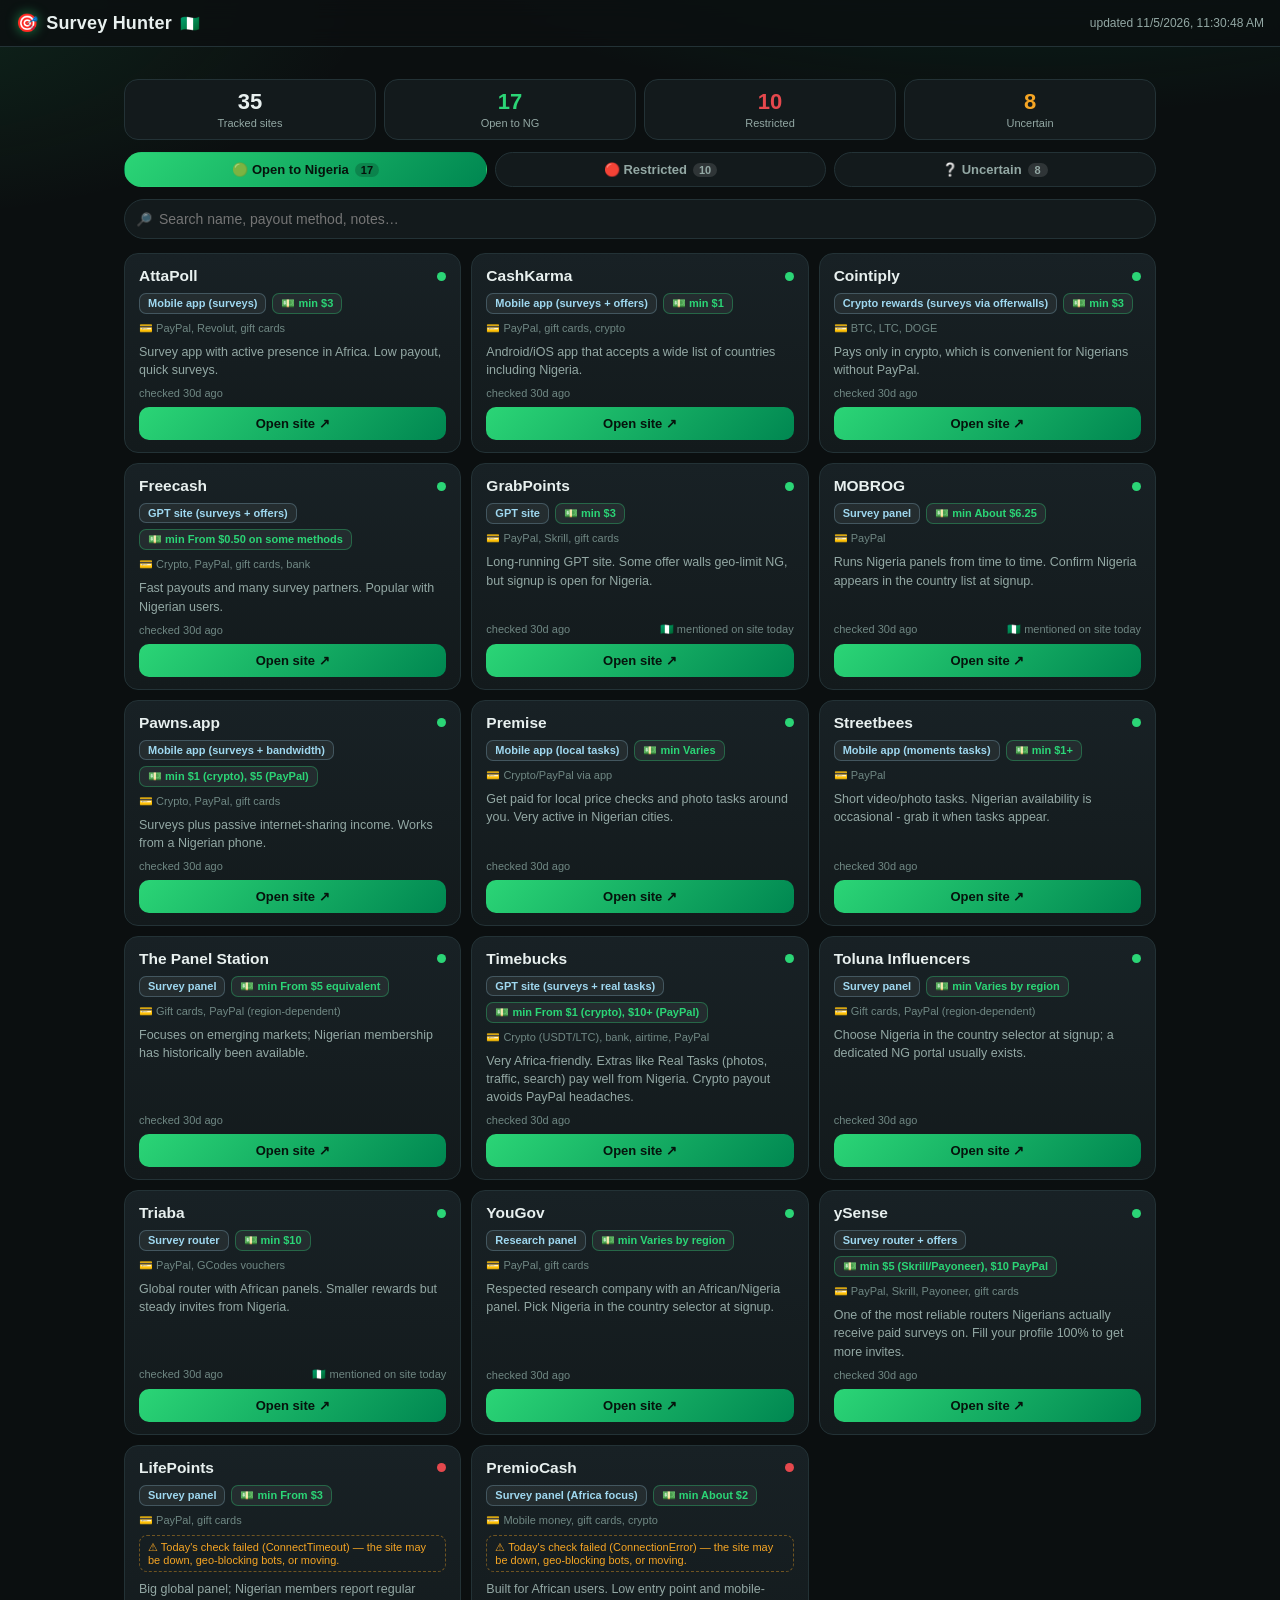
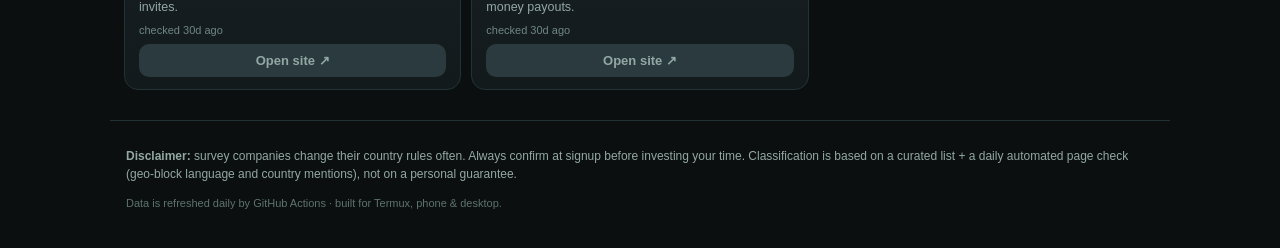
==== index.html @ a069600f "Survey Hunter v1: Nigeria-first survey tracker (site + daily checker + Telegram + Actions)" ====
<!doctype html>
<html lang="en">
<head>
  <meta charset="utf-8">
  <meta name="viewport" content="width=device-width, initial-scale=1, viewport-fit=cover">
  <title>Survey Hunter 🇳🇬 — daily survey finder for Nigerians</title>
  <meta name="description" content="Daily-updated list of paid survey sites, split into platforms open to Nigerians and platforms that restrict Nigeria.">
  <link rel="icon" href="data:image/svg+xml,<svg xmlns='http://www.w3.org/2000/svg' viewBox='0 0 100 100'><text y='.9em' font-size='90'>🎯</text></svg>">
  <link rel="stylesheet" href="assets/style.css">
</head>
<body>
  <header class="topbar">
    <div class="brand">
      <span class="logo">🎯</span>
      <span>Survey Hunter</span>
      <span class="flag">🇳🇬</span>
    </div>
    <div class="updated" id="updated">loading…</div>
  </header>

  <main>
    <section class="stats" id="stats" aria-label="Summary"></section>

    <nav class="tabs" id="tabs" role="tablist" aria-label="Categories"></nav>

    <label class="searchwrap" for="search">
      <span class="searchicon">🔎</span>
      <input id="search" type="search" autocomplete="off"
             placeholder="Search name, payout method, notes…">
    </label>

    <section class="cards" id="cards" aria-live="polite"></section>
  </main>

  <footer>
    <p>
      <strong>Disclaimer:</strong> survey companies change their country rules often.
      Always confirm at signup before investing your time. Classification is based on
      a curated list + a daily automated page check (geo-block language and country
      mentions), not on a personal guarantee.
    </p>
    <p class="tiny">Data is refreshed daily by GitHub Actions · built for Termux, phone &amp; desktop.</p>
  </footer>

  <script src="assets/app.js"></script>
</body>
</html>
---- assets/style.css ----
:root {
  --bg: #0b0f10;
  --panel: #131a1c;
  --panel-2: #182125;
  --line: #233236;
  --text: #e8f0ef;
  --muted: #93a8a4;
  --green: #008751;
  --bright: #2bd576;
  --red: #e5484d;
  --amber: #f5a524;
  --radius: 14px;
}

* { box-sizing: border-box; }

html, body {
  margin: 0;
  padding: 0;
  background:
    radial-gradient(1200px 500px at 80% -10%, rgba(0, 135, 81, .28), transparent 60%),
    radial-gradient(900px 400px at -10% 0%, rgba(43, 213, 118, .12), transparent 55%),
    var(--bg);
  color: var(--text);
  font-family: -apple-system, BlinkMacSystemFont, "Segoe UI", Roboto,
    "Helvetica Neue", Arial, sans-serif;
  min-height: 100%;
}

main { max-width: 1060px; margin: 0 auto; padding: 16px 14px 30px; }

/* ---------- top bar ---------- */
.topbar {
  position: sticky;
  top: 0;
  z-index: 5;
  display: flex;
  align-items: center;
  justify-content: space-between;
  gap: 10px;
  padding: 12px 16px;
  background: rgba(11, 15, 16, .82);
  backdrop-filter: blur(10px);
  border-bottom: 1px solid var(--line);
}
.brand {
  display: flex;
  align-items: center;
  gap: 8px;
  font-weight: 800;
  font-size: 18px;
  letter-spacing: .2px;
}
.brand .logo { filter: drop-shadow(0 0 6px rgba(43, 213, 118, .6)); }
.brand .flag { font-size: 16px; }
.updated { color: var(--muted); font-size: 12px; text-align: right; }

/* ---------- stats ---------- */
.stats {
  display: grid;
  grid-template-columns: repeat(auto-fit, minmax(80px, 1fr));
  gap: 8px;
  margin: 16px 0 12px;
}
.chip {
  background: var(--panel);
  border: 1px solid var(--line);
  border-radius: var(--radius);
  padding: 10px 8px;
  text-align: center;
}
.chip .num { font-size: 22px; font-weight: 800; line-height: 1.1; }
.chip .lab { color: var(--muted); font-size: 11px; margin-top: 3px; }
.chip.open .num { color: var(--bright); }
.chip.restricted .num { color: var(--red); }
.chip.uncertain .num { color: var(--amber); }

/* ---------- tabs ---------- */
.tabs {
  display: flex;
  gap: 8px;
  margin-bottom: 10px;
  overflow-x: auto;
  padding-bottom: 2px;
}
.tab {
  flex: 1 0 auto;
  border: 1px solid var(--line);
  background: var(--panel);
  color: var(--muted);
  border-radius: 999px;
  padding: 9px 14px;
  font-size: 13px;
  font-weight: 700;
  cursor: pointer;
  white-space: nowrap;
  transition: transform .08s ease, background .15s ease, color .15s ease;
}
.tab:active { transform: scale(.97); }
.tab.active {
  color: #06130c;
  background: linear-gradient(135deg, var(--bright), var(--green));
  border-color: transparent;
}
.tab .count {
  display: inline-block;
  min-width: 20px;
  padding: 1px 6px;
  margin-left: 6px;
  border-radius: 999px;
  font-size: 11px;
  background: rgba(255, 255, 255, .12);
}
.tab.active .count { background: rgba(0, 0, 0, .18); }

/* ---------- search ---------- */
.searchwrap {
  position: relative;
  display: block;
  margin-bottom: 14px;
}
.searchicon {
  position: absolute;
  left: 12px;
  top: 50%;
  transform: translateY(-50%);
  opacity: .6;
  font-size: 13px;
}
#search {
  width: 100%;
  padding: 11px 36px 11px 34px;
  border-radius: 999px;
  border: 1px solid var(--line);
  background: var(--panel);
  color: var(--text);
  font-size: 14px;
  outline: none;
  transition: border-color .15s ease, box-shadow .15s ease;
}
#search:focus {
  border-color: var(--bright);
  box-shadow: 0 0 0 3px rgba(43, 213, 118, .15);
}

/* ---------- cards ---------- */
.cards {
  display: grid;
  grid-template-columns: repeat(auto-fill, minmax(255px, 1fr));
  gap: 10px;
}
.card {
  background: linear-gradient(180deg, var(--panel-2), var(--panel));
  border: 1px solid var(--line);
  border-radius: var(--radius);
  padding: 13px 14px 12px;
  display: flex;
  flex-direction: column;
  gap: 8px;
  transition: border-color .15s ease, transform .1s ease;
}
.card:hover { border-color: #2e464b; transform: translateY(-2px); }

.card .head {
  display: flex;
  align-items: center;
  gap: 8px;
}
.card .head a {
  color: var(--text);
  font-weight: 800;
  font-size: 15.5px;
  text-decoration: none;
}
.card .head a:hover { color: var(--bright); text-decoration: underline; }

.dot {
  width: 9px;
  height: 9px;
  border-radius: 50%;
  flex: 0 0 auto;
  margin-left: auto;
}
.dot.ok { background: var(--bright); box-shadow: 0 0 0 0 rgba(43, 213, 118, .5); animation: pulse 2.4s infinite; }
.dot.err { background: var(--red); }
.dot.unchecked { background: #6b7f7c; }
@keyframes pulse {
  0% { box-shadow: 0 0 0 0 rgba(43, 213, 118, .45); }
  70% { box-shadow: 0 0 0 8px rgba(43, 213, 118, 0); }
  100% { box-shadow: 0 0 0 0 rgba(43, 213, 118, 0); }
}

.badges { display: flex; flex-wrap: wrap; gap: 6px; }
.badge {
  font-size: 11px;
  font-weight: 700;
  border-radius: 7px;
  padding: 3px 8px;
  background: rgba(255, 255, 255, .06);
  border: 1px solid var(--line);
  color: var(--muted);
}
.badge.money { color: var(--bright); border-color: rgba(43, 213, 118, .35); }
.badge.type { color: #9fd8f0; border-color: rgba(159, 216, 240, .25); }

.notes {
  color: var(--muted);
  font-size: 12.5px;
  line-height: 1.45;
  flex: 1;
}
.meta {
  color: #6f8783;
  font-size: 11px;
  display: flex;
  justify-content: space-between;
  gap: 8px;
  flex-wrap: wrap;
}
.visit {
  display: inline-block;
  text-align: center;
  text-decoration: none;
  font-weight: 800;
  font-size: 13px;
  color: #06130c;
  background: linear-gradient(135deg, var(--bright), var(--green));
  border-radius: 10px;
  padding: 9px 12px;
  transition: filter .15s ease;
}
.visit:hover { filter: brightness(1.1); }
.visit.dim { background: #2a3a3e; color: var(--muted); }

.warn {
  font-size: 11px;
  color: var(--amber);
  border: 1px dashed rgba(245, 165, 36, .4);
  border-radius: 8px;
  padding: 5px 8px;
}

/* ---------- empty / error ---------- */
.empty {
  grid-column: 1 / -1;
  text-align: center;
  color: var(--muted);
  padding: 40px 16px;
  border: 1px dashed var(--line);
  border-radius: var(--radius);
  font-size: 14px;
}
.help {
  grid-column: 1 / -1;
  background: var(--panel);
  border: 1px solid var(--line);
  border-radius: var(--radius);
  padding: 16px;
  font-size: 13.5px;
  line-height: 1.6;
  color: var(--muted);
}
.help code {
  background: #0d1415;
  border: 1px solid var(--line);
  border-radius: 6px;
  padding: 1px 6px;
  color: var(--bright);
}

/* ---------- footer ---------- */
footer {
  max-width: 1060px;
  margin: 0 auto;
  padding: 14px 16px 26px;
  color: var(--muted);
  font-size: 12px;
  line-height: 1.5;
  border-top: 1px solid var(--line);
}
footer .tiny { color: #5f7370; font-size: 11px; margin-top: 6px; }

@media (max-width: 480px) {
  .cards { grid-template-columns: 1fr; }
  .updated { font-size: 11px; }
}
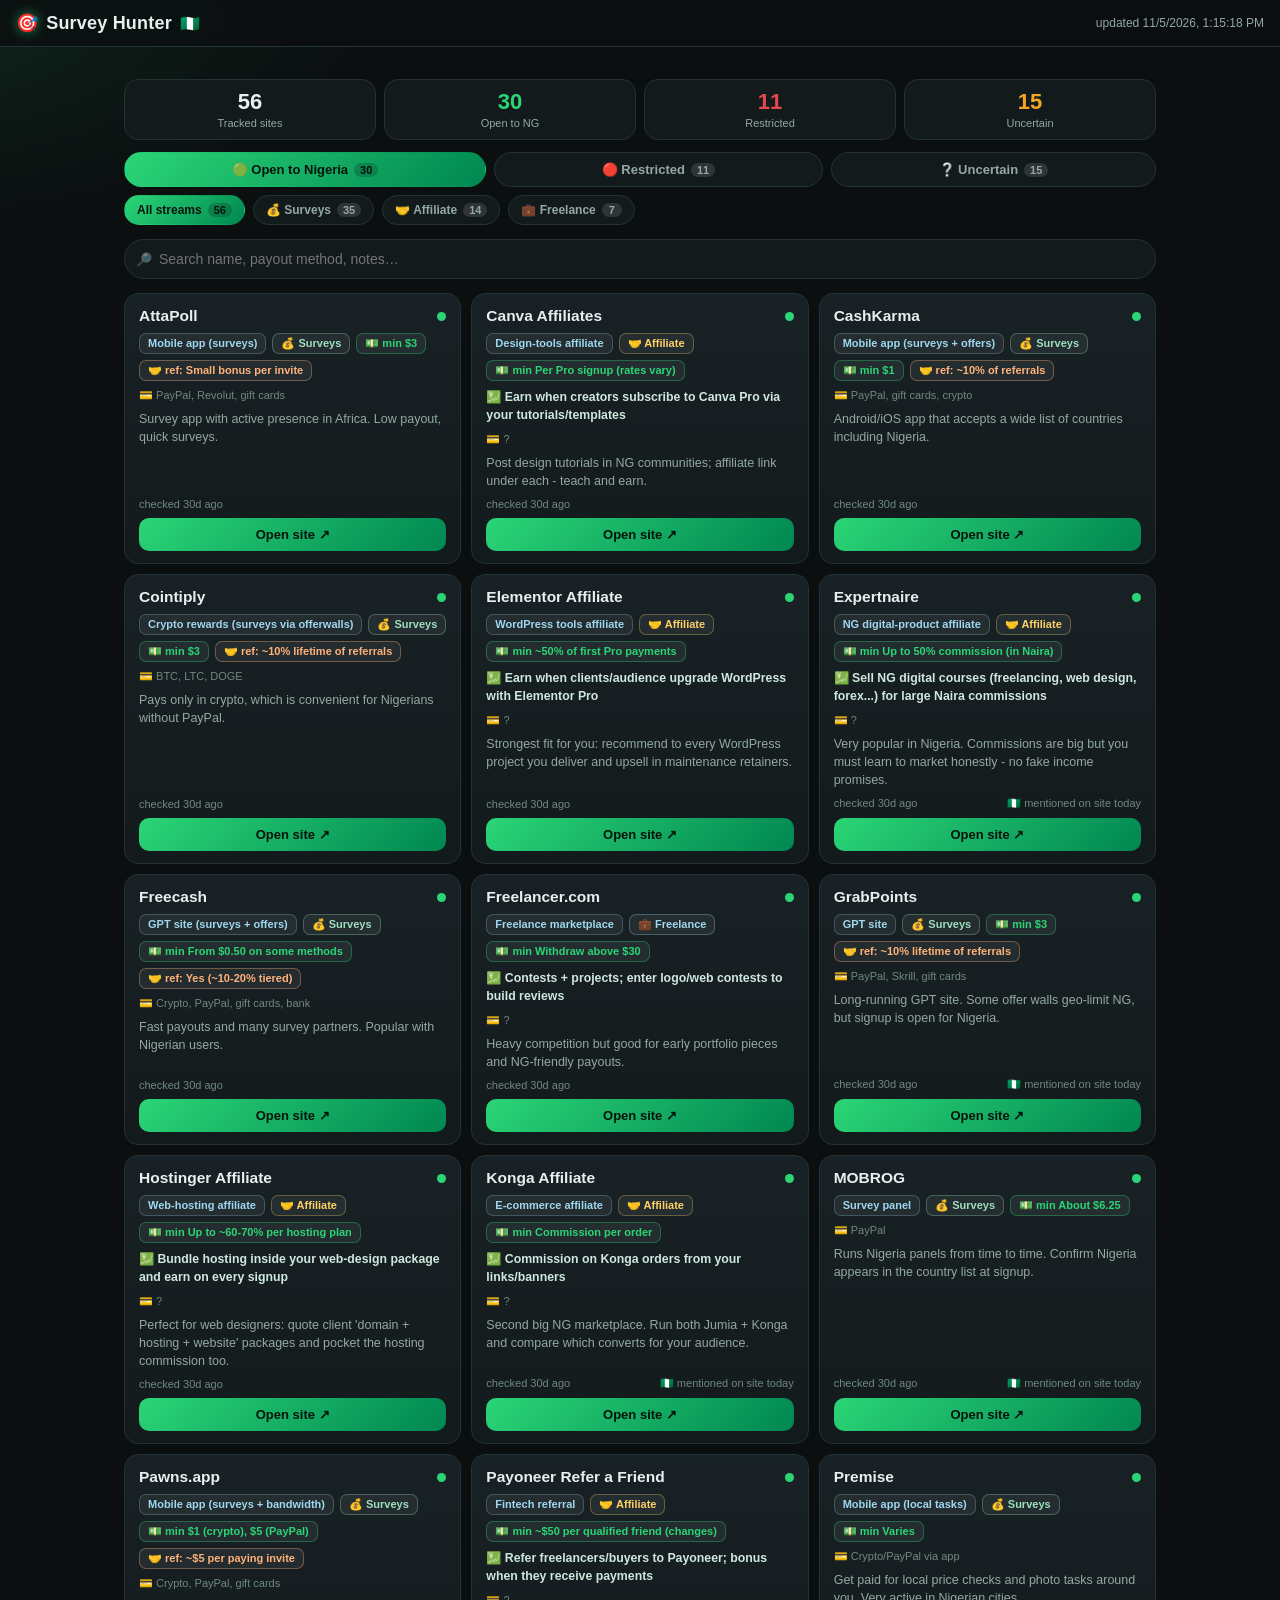
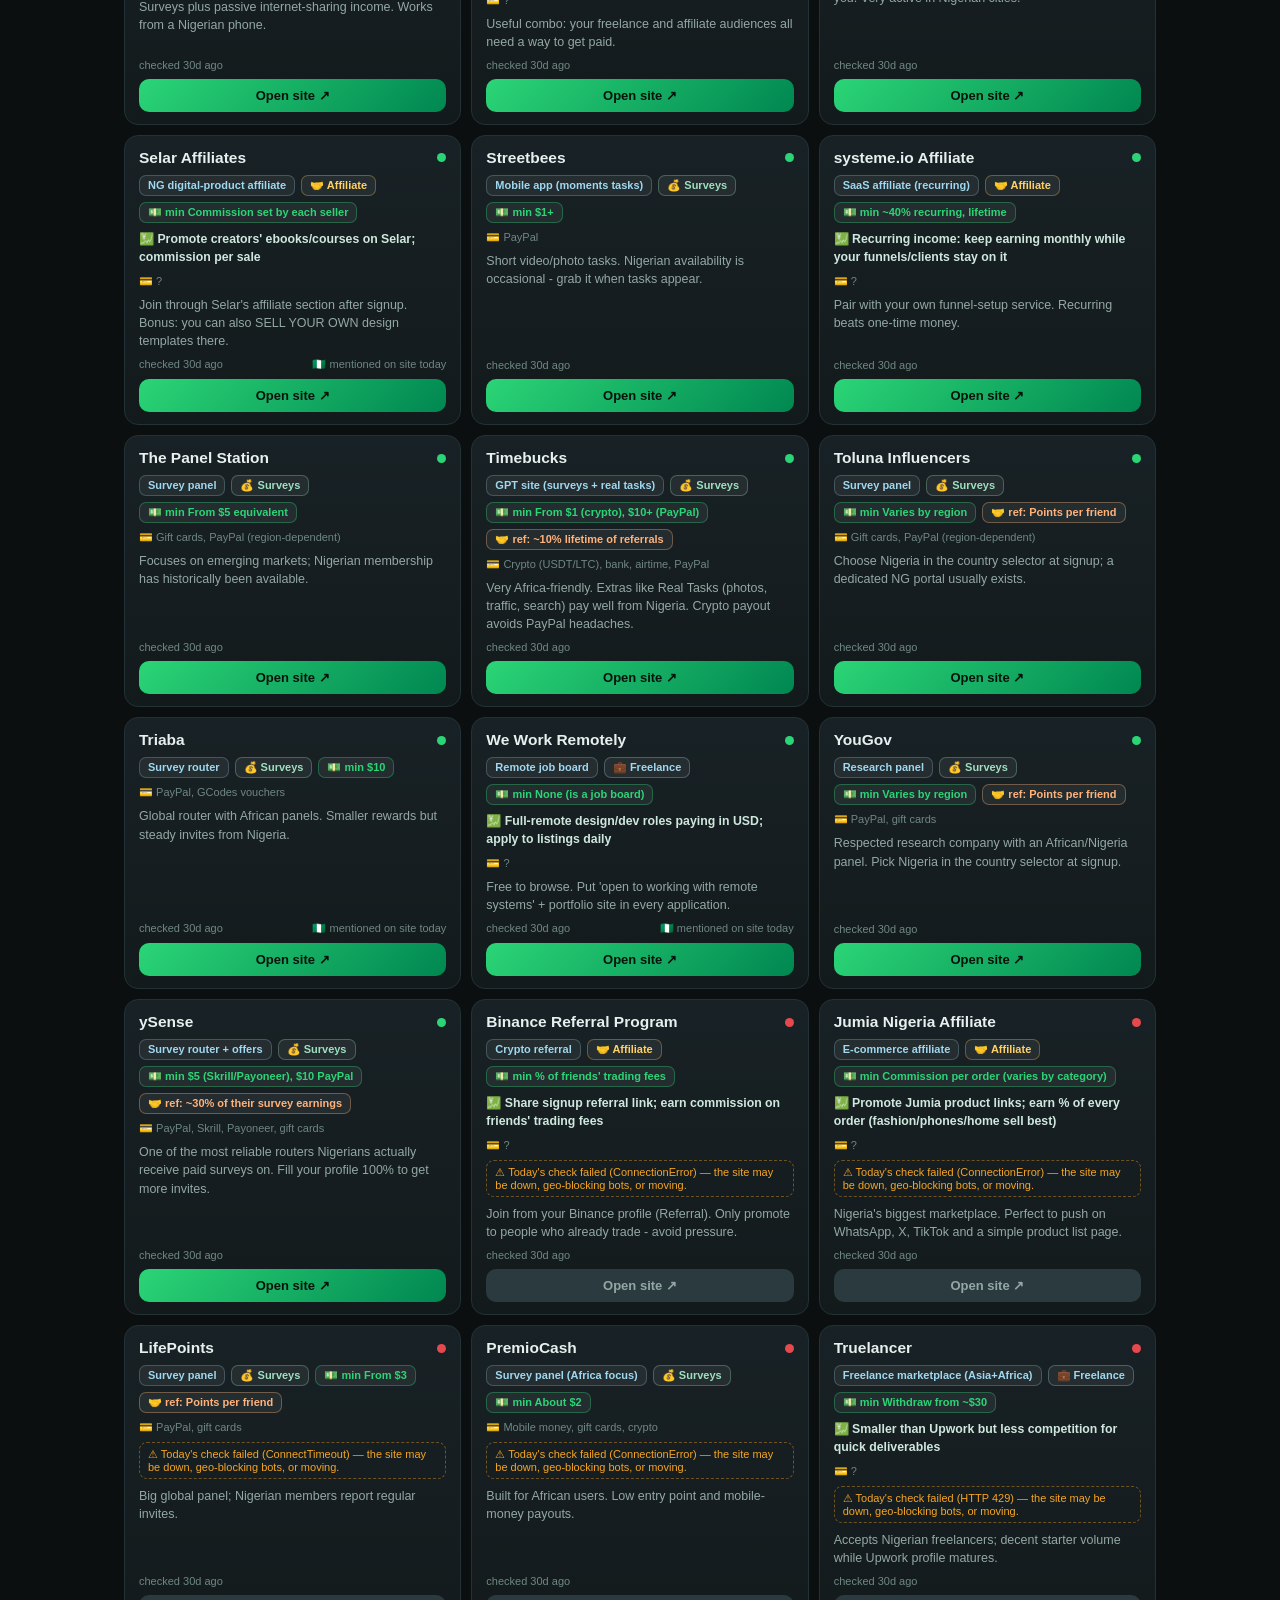
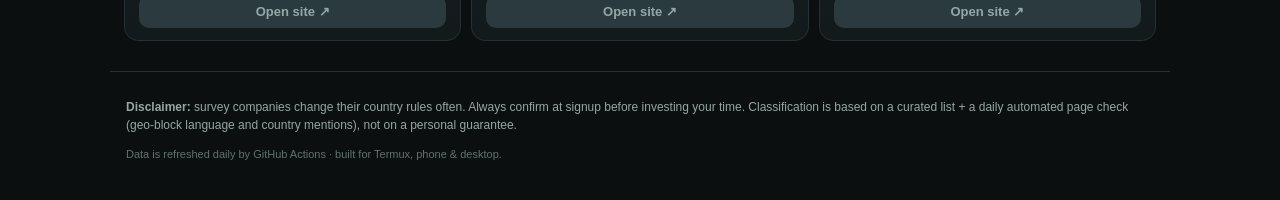
==== commit 80df354e: "v2: side-hustle radar - affiliate + freelance verticals, your_ref_url monetisation, Temu, snapshot-r" ====
--- a/index.html
+++ b/index.html
@@ -3,8 +3,8 @@
 <head>
   <meta charset="utf-8">
   <meta name="viewport" content="width=device-width, initial-scale=1, viewport-fit=cover">
-  <title>Survey Hunter 🇳🇬 — daily survey finder for Nigerians</title>
-  <meta name="description" content="Daily-updated list of paid survey sites, split into platforms open to Nigerians and platforms that restrict Nigeria.">
+  <title>Survey Hunter 🇳🇬 — daily side-hustle radar</title>
+  <meta name="description" content="Daily-updated surveys, affiliate programs and freelance platforms for Nigeria — open-to-NG vs restricted, refreshed automatically.">
   <link rel="icon" href="data:image/svg+xml,<svg xmlns='http://www.w3.org/2000/svg' viewBox='0 0 100 100'><text y='.9em' font-size='90'>🎯</text></svg>">
   <link rel="stylesheet" href="assets/style.css">
 </head>
@@ -22,6 +22,8 @@
     <section class="stats" id="stats" aria-label="Summary"></section>
 
     <nav class="tabs" id="tabs" role="tablist" aria-label="Categories"></nav>
+
+    <nav class="tabs secondary" id="vchips" aria-label="Money streams"></nav>
 
     <label class="searchwrap" for="search">
       <span class="searchicon">🔎</span>
--- a/assets/style.css
+++ b/assets/style.css
@@ -284,3 +284,27 @@
   .cards { grid-template-columns: 1fr; }
   .updated { font-size: 11px; }
 }
+
+/* ---------- v2: money-stream chips + badges ---------- */
+.tabs.secondary { margin-top: -4px; margin-bottom: 12px; }
+.tab.secondary {
+  flex: 0 0 auto;
+  padding: 7px 12px;
+  font-size: 12px;
+  font-weight: 800;
+}
+.badge.v-survey { color: #9fe0c0; border-color: rgba(159, 224, 192, .3); }
+.badge.v-affiliate { color: #ffd166; border-color: rgba(255, 209, 102, .3); }
+.badge.v-freelance { color: #9fd8f0; border-color: rgba(159, 216, 240, .3); }
+.badge.ref { color: #ffb27a; border-color: rgba(255, 178, 122, .35); }
+.badge.alias {
+  color: #06130c;
+  background: linear-gradient(135deg, #ffd166, #ff9f43);
+  border-color: transparent;
+}
+.earnline {
+  color: #cfe8dd;
+  font-size: 12.3px;
+  line-height: 1.45;
+  font-weight: 600;
+}
